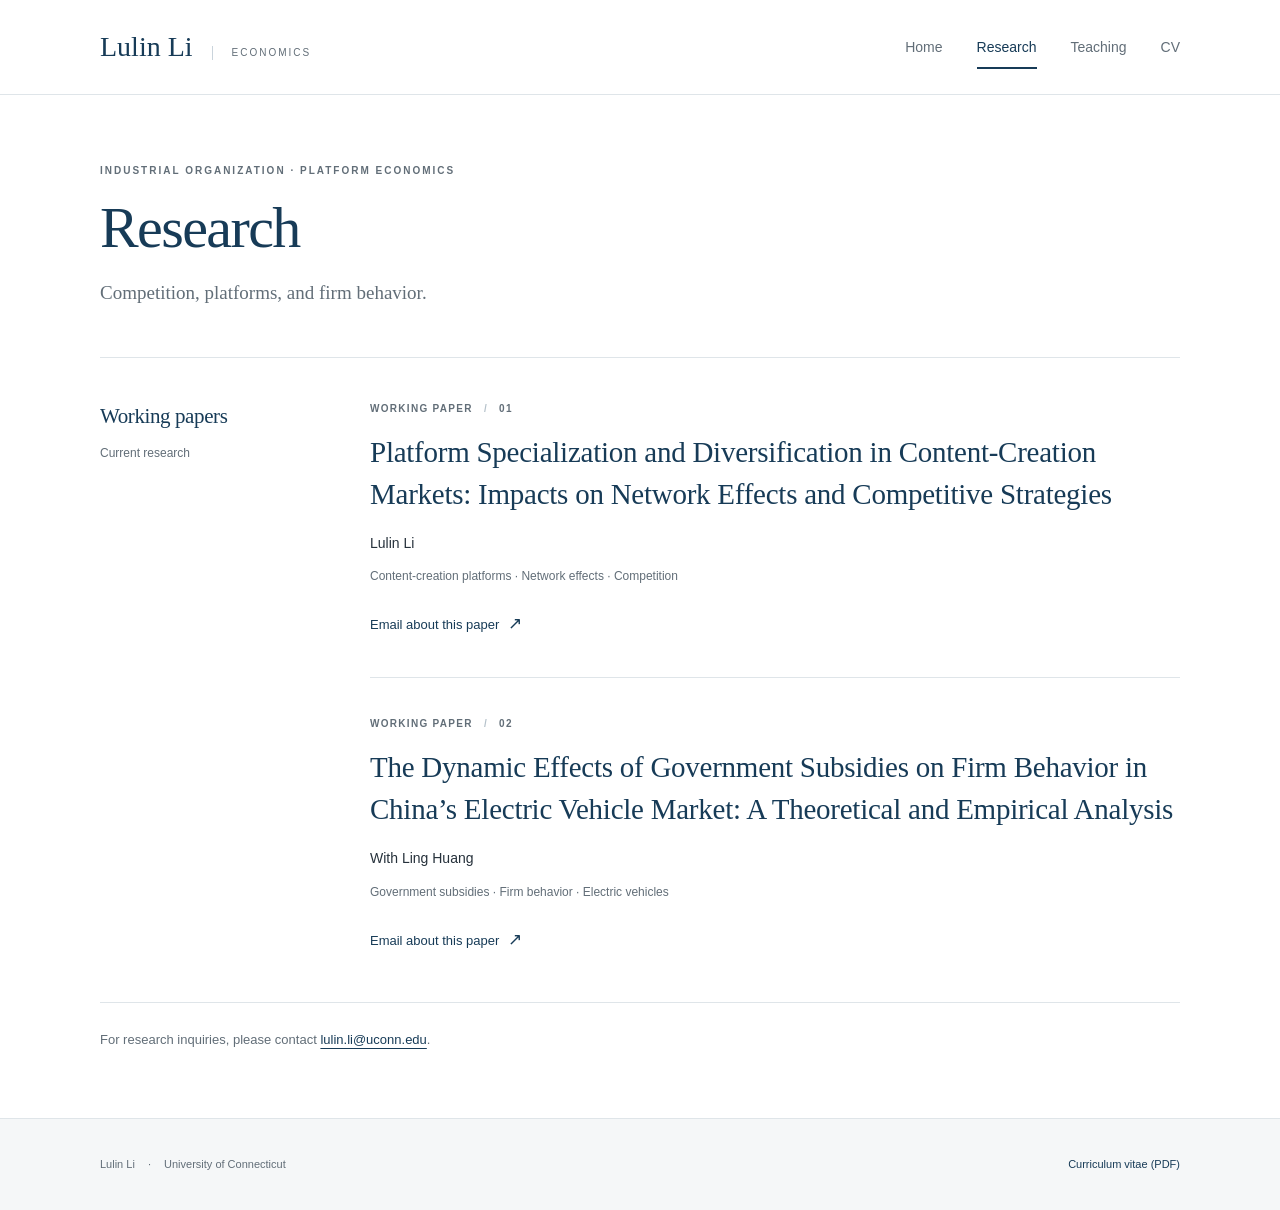
==== research.html @ 13307c98 "Build academic personal website" ====
<!doctype html>
<html lang="en">
<head>
  <meta charset="utf-8">
  <meta name="viewport" content="width=device-width, initial-scale=1">
  <meta name="description" content="Working papers by Lulin Li on platform competition, network effects, and government subsidies in the electric vehicle market.">
  <title>Research | Lulin Li</title>
  <link rel="icon" href="assets/favicon.svg" type="image/svg+xml">
  <link rel="stylesheet" href="styles.css">
</head>
<body>
  <a class="skip-link" href="#main">Skip to content</a>
  <header class="site-header"><div class="header-inner">
    <a class="wordmark" href="index.html" aria-label="Lulin Li, home">Lulin Li<span>Economics</span></a>
    <nav aria-label="Main navigation"><a href="index.html">Home</a><a href="research.html" aria-current="page">Research</a><a href="teaching.html">Teaching</a><a href="cv.html">CV</a></nav>
  </div></header>

  <main id="main" class="container page-main">
    <header class="page-heading"><p class="eyebrow">Industrial organization · Platform economics</p><h1>Research</h1><p class="page-intro">Competition, platforms, and firm behavior.</p></header>
    <div class="section-layout">
      <aside class="section-label"><h2>Working papers</h2><p>Current research</p></aside>
      <div class="section-content">
        <!-- Keep titles and publication statuses consistent with your current CV. -->
        <article class="research-paper" id="platforms">
          <p class="paper-status">Working paper <span aria-hidden="true">/</span> 01</p>
          <h2>Platform Specialization and Diversification in Content-Creation Markets: Impacts on Network Effects and Competitive Strategies</h2>
          <p class="authors">Lulin Li</p>
          <p class="research-topics">Content-creation platforms · Network effects · Competition</p>
          <a class="text-link" href="mailto:lulin.li@uconn.edu?subject=Inquiry%20about%20your%20platform%20specialization%20paper">Email about this paper <span aria-hidden="true">↗</span></a>
        </article>
        <article class="research-paper" id="electric-vehicles">
          <p class="paper-status">Working paper <span aria-hidden="true">/</span> 02</p>
          <h2>The Dynamic Effects of Government Subsidies on Firm Behavior in China’s Electric Vehicle Market: A Theoretical and Empirical Analysis</h2>
          <p class="authors">With Ling Huang</p>
          <p class="research-topics">Government subsidies · Firm behavior · Electric vehicles</p>
          <a class="text-link" href="mailto:lulin.li@uconn.edu?subject=Inquiry%20about%20your%20electric%20vehicle%20subsidies%20paper">Email about this paper <span aria-hidden="true">↗</span></a>
        </article>
      </div>
    </div>
    <div class="page-endnote"><p>For research inquiries, please contact <a href="mailto:lulin.li@uconn.edu">lulin.li@uconn.edu</a>.</p></div>
  </main>
  <footer class="site-footer"><div class="container footer-inner"><p>Lulin Li <span aria-hidden="true">·</span> University of Connecticut</p><a href="assets/Lulin_Li_CV.pdf" target="_blank" rel="noopener">Curriculum vitae (PDF)<span class="sr-only"> (opens in a new tab)</span></a></div></footer>
</body>
</html>
---- styles.css ----
/* Shared design. Edit these variables to change the site's colors and width. */
:root {
  --ink: #26313b;
  --navy: #173b57;
  --muted: #626e78;
  --rule: #dfe5e9;
  --soft: #f5f7f8;
  --width: 1080px;
  --serif: Georgia, "Times New Roman", serif;
  --sans: -apple-system, BlinkMacSystemFont, "Segoe UI", Arial, sans-serif;
}
* { box-sizing: border-box; }
html { scroll-behavior: smooth; scroll-padding-top: 32px; }
body { margin: 0; background: #fff; color: var(--ink); font: 16px/1.75 var(--sans); -webkit-font-smoothing: antialiased; }
::selection { color: var(--navy); background: #dae7ef; }
a { color: var(--navy); text-decoration-thickness: 1px; text-underline-offset: 4px; }
a:hover { color: #476c87; }
a:focus-visible { outline: 2px solid var(--navy); outline-offset: 5px; border-radius: 2px; }
h1, h2, h3, p, ul { margin: 0; }
h1, h2, h3 { font-weight: 400; }
h1, h2 { font-family: var(--serif); color: var(--navy); }
h1 { font-size: clamp(40px, 4.7vw, 58px); line-height: 1.16; letter-spacing: -1.6px; }
h2 { font-size: 30px; line-height: 1.3; letter-spacing: -.4px; }
h3 { font-size: 18px; line-height: 1.55; }
.container, .header-inner { width: min(var(--width), calc(100% - 80px)); margin-inline: auto; }
.site-header { border-bottom: 1px solid var(--rule); }
.header-inner { min-height: 94px; display: flex; justify-content: space-between; align-items: center; gap: 28px; }
.wordmark { display: flex; align-items: baseline; gap: 19px; font: 28px/1.3 var(--serif); color: var(--navy); text-decoration: none; white-space: nowrap; }
.wordmark span { padding-left: 19px; border-left: 1px solid #cad4dc; font: 10px/1.4 var(--sans); text-transform: uppercase; letter-spacing: 2px; color: var(--muted); }
nav { display: flex; align-items: center; gap: 34px; }
nav a { padding: 10px 0 8px; border-bottom: 2px solid transparent; text-decoration: none; font-size: 14px; color: var(--muted); }
nav a[aria-current="page"] { color: var(--navy); border-bottom-color: var(--navy); }
nav a:hover { color: var(--navy); border-bottom-color: #b4c4cf; }
.eyebrow { font-size: 10px; line-height: 1.6; font-weight: 600; text-transform: uppercase; letter-spacing: 2px; color: var(--muted); margin-bottom: 18px; }
.home-intro { display: grid; grid-template-columns: minmax(0, 1fr) 255px; gap: 82px; padding: 77px 0 72px; }
.home-intro h1 { font-size: clamp(48px, 5.2vw, 66px); }
.role { font: 19px/1.6 var(--serif); color: var(--muted); margin-top: 10px; }
.biography { margin-top: 29px; font-size: 16px; line-height: 1.85; }
.biography p + p { margin-top: 16px; }
.intro-links { display: flex; flex-wrap: wrap; gap: 14px 30px; margin-top: 30px; }
.text-link { display: inline-flex; align-items: baseline; gap: 9px; font-size: 13px; font-weight: 500; text-decoration: none; }
.text-link:hover { text-decoration: underline; }
.text-link span[aria-hidden] { font-size: 17px; }
.file-label { font-size: 9px; letter-spacing: .6px; padding: 1px 5px; border: 1px solid #cad4dc; border-radius: 2px; line-height: 1.6; }
.profile-aside { align-self: start; border-top: 3px solid var(--navy); padding-top: 24px; margin-top: 8px; }
.small-heading { font: 600 10px/1.6 var(--sans); letter-spacing: 1.7px; text-transform: uppercase; color: var(--muted); }
.plain-list { padding: 0; list-style: none; }
.field-list { margin-top: 13px; font: 18px/1.8 var(--serif); color: var(--navy); }
.aside-section + .aside-section { margin-top: 30px; padding-top: 25px; border-top: 1px solid var(--rule); }
.email { display: inline-block; margin-top: 11px; font-size: 14px; }
address { margin-top: 16px; color: var(--muted); font-size: 12px; font-style: normal; line-height: 1.85; }
.location { margin-top: 24px; color: var(--muted); font-size: 11px; letter-spacing: .25px; }
.home-section { border-top: 1px solid var(--rule); padding: 38px 0 0; }
.section-heading { display: flex; align-items: center; justify-content: space-between; gap: 20px; margin-bottom: 24px; }
.section-heading .eyebrow { margin-bottom: 7px; }
.section-heading > .text-link { flex-shrink: 0; }
.paper-preview { display: grid; grid-template-columns: 30px 1fr 24px; gap: 20px; align-items: start; padding: 26px 0; }
.paper-preview + .paper-preview { border-top: 1px solid var(--rule); }
.paper-number { font-size: 11px; color: var(--muted); padding-top: 7px; font-variant-numeric: tabular-nums; }
.paper-preview h3 { max-width: 890px; font: 23px/1.5 var(--serif); }
.paper-preview h3 a { text-decoration: none; }
.paper-preview h3 a:hover { text-decoration: underline; }
.paper-meta { margin-top: 10px; font-size: 12px; color: var(--muted); }
.paper-meta span { margin: 0 7px; }
.paper-arrow { text-decoration: none; font-size: 24px; line-height: 1.5; }
.education-section { margin: 27px 0 72px; }
.education-grid { display: grid; grid-template-columns: repeat(3, 1fr); gap: 30px; padding: 12px 0 0; }
.education-grid > div + div { border-left: 1px solid var(--rule); padding-left: 30px; }
.education-date { font-size: 11px; color: var(--muted); margin-bottom: 10px; }
.education-grid h3 { font: 19px/1.5 var(--serif); color: var(--navy); }
.education-grid h3 + p { margin-top: 8px; font-size: 13px; color: var(--muted); }
.site-footer { border-top: 1px solid var(--rule); background: var(--soft); }
.footer-inner { min-height: 91px; display: flex; align-items: center; justify-content: space-between; gap: 20px; font-size: 11px; color: var(--muted); }
.footer-inner p span { margin: 0 10px; }
.footer-inner a { text-decoration: none; }
.footer-inner a:hover { text-decoration: underline; }
.page-main { padding-top: 68px; padding-bottom: 66px; min-height: calc(100vh - 186px); }
.page-heading { padding-bottom: 48px; border-bottom: 1px solid var(--rule); margin-bottom: 43px; }
.page-heading .eyebrow { margin-bottom: 15px; }
.page-intro { color: var(--muted); margin-top: 17px; font: 19px/1.6 var(--serif); }
.section-layout { display: grid; grid-template-columns: 220px minmax(0, 1fr); gap: 50px; }
.section-label h2 { font-size: 21px; line-height: 1.45; }
.section-label p { font-size: 12px; line-height: 1.8; color: var(--muted); margin-top: 12px; }
.section-content { min-width: 0; }
.paper-status { font-size: 10px; line-height: 1.6; text-transform: uppercase; letter-spacing: 1.3px; font-weight: 600; color: var(--muted); margin-bottom: 14px; }
.paper-status span { margin: 0 7px; color: #b4c1ca; }
.research-paper h2 { font-size: 29px; line-height: 1.45; letter-spacing: -.25px; }
.research-paper + .research-paper { margin-top: 38px; padding-top: 38px; border-top: 1px solid var(--rule); }
.authors { font-size: 14px; margin-top: 16px; }
.research-topics { font-size: 12px; color: var(--muted); margin-top: 11px; }
.research-paper .text-link { margin-top: 22px; }
.research-paper:target { scroll-margin-top: 28px; }
.page-endnote { margin-top: 48px; padding-top: 26px; border-top: 1px solid var(--rule); color: var(--muted); font-size: 13px; }
.course h2 { font-size: 26px; }
.course p:not(.paper-status) { margin-top: 14px; max-width: 620px; font-size: 15px; }
.course-featured { padding: 0 0 32px; }
.course-group { border-top: 1px solid var(--rule); padding-top: 30px; }
.course-group .course { padding: 14px 0; }
.course-group .course + .course { border-top: 1px solid #edf0f2; }
.course-group .course h2 { font-size: 23px; }
.course-note { margin-top: 18px; font-size: 14px; color: var(--muted); }
.secondary-section { border-top: 1px solid var(--rule); margin-top: 48px; padding-top: 35px; }
.secondary-section .section-content h3 { font-family: var(--serif); font-size: 23px; color: var(--navy); }
.secondary-section .section-content > p { margin-top: 14px; font-size: 15px; }
.cv-heading { display: flex; align-items: center; justify-content: space-between; gap: 24px; }
.cv-heading h1 { font-size: clamp(36px, 4.5vw, 52px); }
.button { display: inline-flex; align-items: center; gap: 25px; padding: 12px 20px; background: var(--navy); color: #fff; font-size: 13px; text-decoration: none; white-space: nowrap; }
.button:hover { color: #fff; background: #2c516d; }
.button-file { font-size: 10px; letter-spacing: .5px; }
.cv-section + .cv-section { border-top: 1px solid var(--rule); margin-top: 36px; padding-top: 36px; }
.cv-row { display: flex; justify-content: space-between; align-items: baseline; gap: 28px; }
.cv-row + .cv-row { margin-top: 25px; }
.cv-row h3, .skills-list h3 { font: 20px/1.5 var(--serif); color: var(--navy); }
.cv-row p:not(.date) { font-size: 13px; color: var(--muted); margin-top: 5px; }
.cv-row .date { font-size: 11px; color: var(--muted); white-space: nowrap; }
.cv-row .cv-description { max-width: 530px; padding-top: 7px; }
.skills-list > div + div { margin-top: 24px; }
.skills-list p { font-size: 14px; color: var(--muted); margin-top: 7px; }
.skip-link { position: absolute; top: -100px; left: 16px; padding: 8px 16px; background: #fff; z-index: 10; }
.skip-link:focus { top: 12px; }
.sr-only { position: absolute; width: 1px; height: 1px; padding: 0; margin: -1px; overflow: hidden; clip: rect(0,0,0,0); white-space: nowrap; border: 0; }
@media (max-width: 900px) {
  .container, .header-inner { width: calc(100% - 56px); }
  .home-intro { grid-template-columns: minmax(0, 1fr) 225px; gap: 40px; padding-top: 55px; }
  .wordmark span { display: none; }
  .section-layout { grid-template-columns: 180px minmax(0, 1fr); gap: 32px; }
  .research-paper h2 { font-size: 26px; }
  .education-grid { gap: 18px; }
  .education-grid > div + div { padding-left: 18px; }
}
@media (max-width: 650px) {
  .container, .header-inner { width: calc(100% - 40px); }
  .header-inner { min-height: 115px; flex-direction: column; align-items: flex-start; gap: 12px; padding: 20px 0 10px; }
  .wordmark { font-size: 25px; }
  .wordmark span { display: inline; font-size: 9px; }
  nav { width: 100%; justify-content: space-between; gap: 15px; }
  nav a { font-size: 13px; padding: 5px 0 8px; }
  .home-intro { grid-template-columns: 1fr; gap: 35px; padding: 40px 0; }
  .home-intro h1 { font-size: 52px; }
  .role { font-size: 18px; }
  .biography { margin-top: 24px; font-size: 15px; }
  .intro-links { gap: 20px; margin-top: 24px; }
  .profile-aside { display: grid; grid-template-columns: 1fr 1fr; gap: 24px; margin: 0; padding-top: 20px; border-top-width: 2px; }
  .aside-section + .aside-section { margin: 0; padding: 0; border: 0; }
  .field-list { font-size: 16px; line-height: 1.7; }
  .email { font-size: 12px; overflow-wrap: anywhere; }
  address { font-size: 11px; }
  .location { display: none; }
  .home-section { padding-top: 28px; }
  h2 { font-size: 27px; }
  .section-heading { gap: 12px; margin-bottom: 14px; align-items: baseline; }
  .section-heading > .text-link { font-size: 11px; }
  .paper-preview { grid-template-columns: 20px 1fr; gap: 12px; padding: 23px 0; }
  .paper-preview h3 { font-size: 20px; line-height: 1.5; }
  .paper-arrow { display: none; }
  .paper-meta { font-size: 11px; }
  .education-section { margin: 22px 0 45px; }
  .education-grid { grid-template-columns: 1fr; gap: 24px; }
  .education-grid > div + div { padding: 20px 0 0; border-left: 0; border-top: 1px solid var(--rule); }
  .education-date { margin-bottom: 4px; }
  .education-grid h3 + p { margin-top: 4px; }
  .footer-inner { flex-direction: column; align-items: flex-start; justify-content: center; gap: 4px; padding: 20px 0; }
  .page-main { padding: 40px 0 45px; }
  .page-heading { padding-bottom: 30px; margin-bottom: 28px; }
  .page-heading .eyebrow { font-size: 9px; letter-spacing: 1.2px; }
  .page-intro { font-size: 18px; }
  .section-layout { grid-template-columns: 1fr; gap: 25px; }
  .section-label h2 { font-size: 22px; }
  .section-label p { margin-top: 6px; }
  .research-paper h2 { font-size: 25px; line-height: 1.45; }
  .research-paper + .research-paper { margin-top: 30px; padding-top: 30px; }
  .research-topics { line-height: 1.9; }
  .page-endnote { margin-top: 35px; font-size: 12px; }
  .cv-heading { align-items: flex-start; flex-direction: column; gap: 24px; }
  .cv-heading h1 { font-size: 39px; letter-spacing: -1px; }
  .cv-row { flex-direction: column; gap: 5px; }
  .cv-row + .cv-row { margin-top: 24px; }
  .cv-row h3 { font-size: 20px; }
  .cv-section + .cv-section { margin-top: 29px; padding-top: 29px; }
}
@media (max-width: 360px) {
  .profile-aside { grid-template-columns: 1fr; gap: 26px; }
  .section-heading { flex-wrap: wrap; }
  .intro-links { flex-direction: column; gap: 14px; }
  .cv-heading h1 { font-size: 34px; }
}
@media (prefers-reduced-motion: reduce) { html { scroll-behavior: auto; } }
@media print {
  body { font-size: 11pt; }
  .site-header, .site-footer, .skip-link, .button, .page-endnote, .paper-arrow { display: none; }
  .container { width: 100%; }
  .page-main, .home-intro { padding: 0; }
  .page-heading { padding-bottom: 20px; margin-bottom: 20px; }
  .section-layout { grid-template-columns: 150px 1fr; gap: 24px; }
  .cv-row, .research-paper, .course, .education-grid > div { break-inside: avoid; }
  a { color: var(--ink); }
}
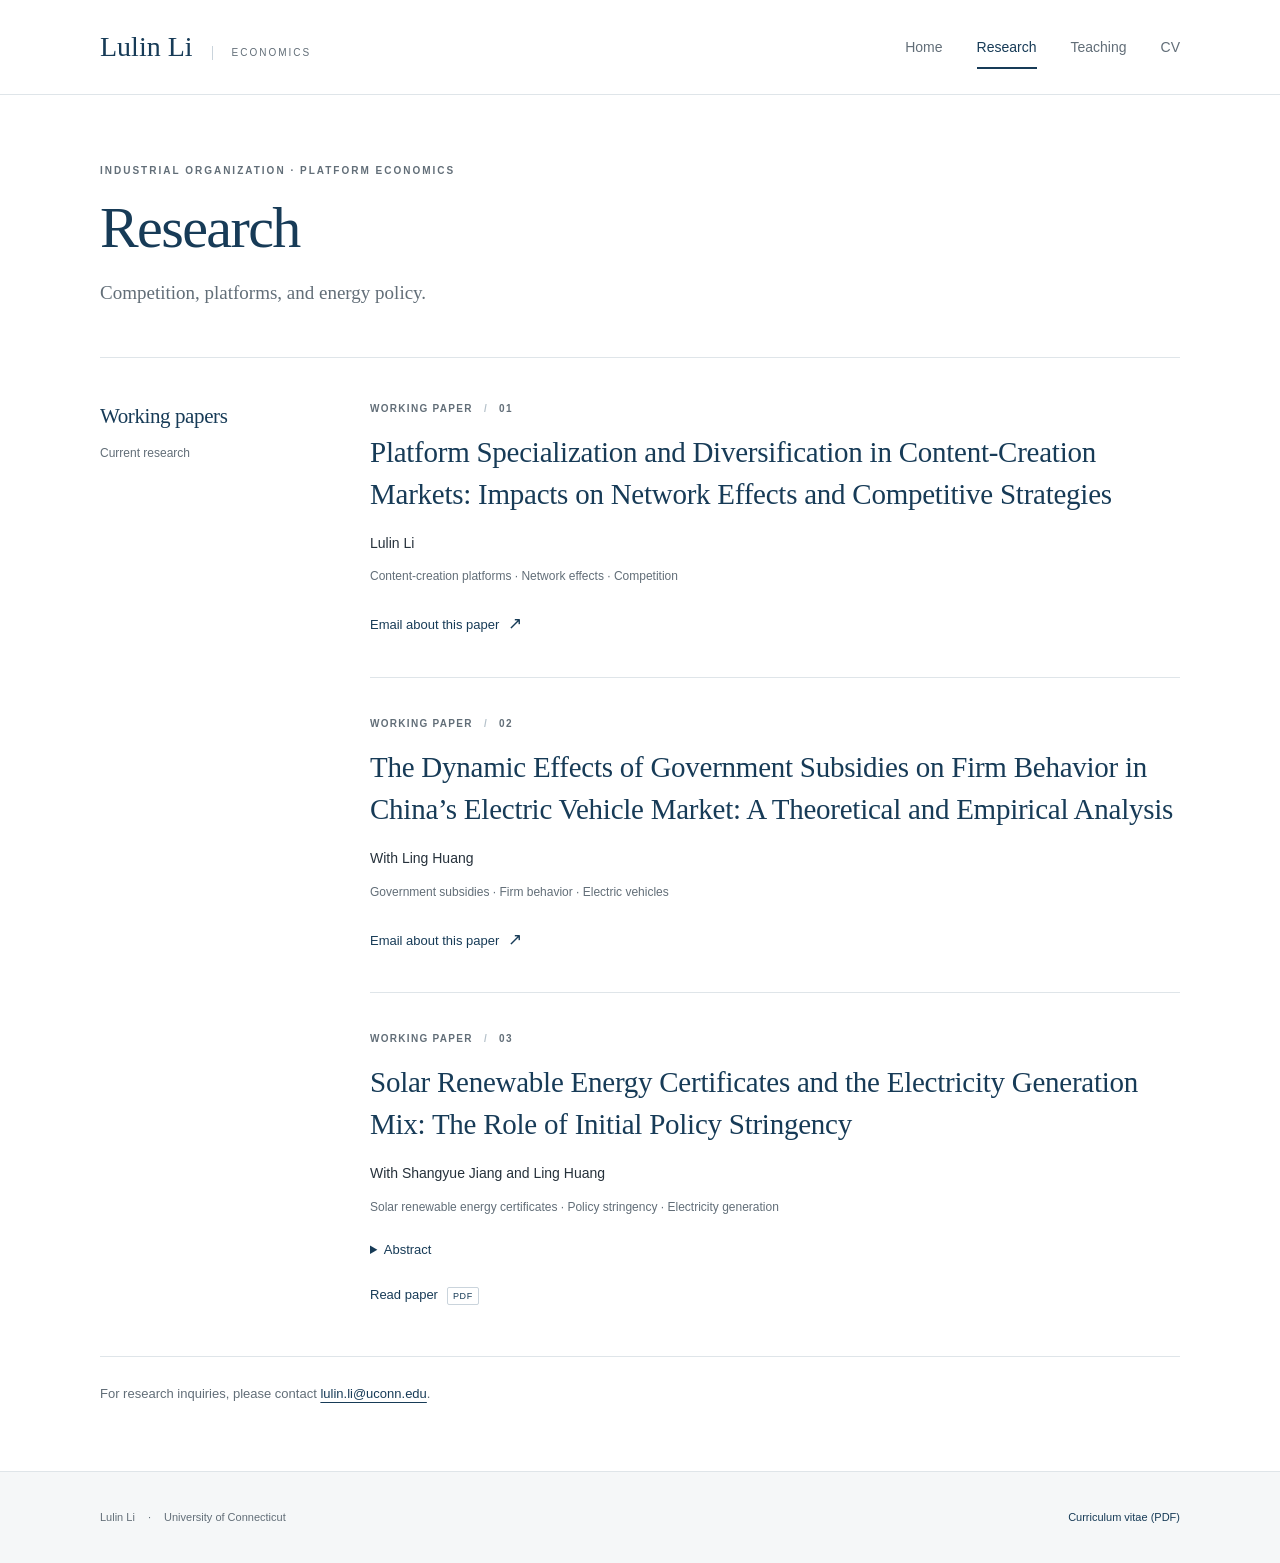
==== commit f74d44f7: "Add resource economics content and new paper in Solar_Renewable_Energy_Certificate_Markets" ====
--- a/research.html
+++ b/research.html
@@ -3,7 +3,7 @@
 <head>
   <meta charset="utf-8">
   <meta name="viewport" content="width=device-width, initial-scale=1">
-  <meta name="description" content="Working papers by Lulin Li on platform competition, network effects, and government subsidies in the electric vehicle market.">
+  <meta name="description" content="Working papers by Lulin Li on platform competition, electric vehicle subsidies, and solar renewable energy certificates.">
   <title>Research | Lulin Li</title>
   <link rel="icon" href="assets/favicon.svg" type="image/svg+xml">
   <link rel="stylesheet" href="styles.css">
@@ -16,11 +16,11 @@
   </div></header>
 
   <main id="main" class="container page-main">
-    <header class="page-heading"><p class="eyebrow">Industrial organization · Platform economics</p><h1>Research</h1><p class="page-intro">Competition, platforms, and firm behavior.</p></header>
+    <header class="page-heading"><p class="eyebrow">Industrial organization · Platform economics</p><h1>Research</h1><p class="page-intro">Competition, platforms, and energy policy.</p></header>
     <div class="section-layout">
       <aside class="section-label"><h2>Working papers</h2><p>Current research</p></aside>
       <div class="section-content">
-        <!-- Keep titles and publication statuses consistent with your current CV. -->
+        <!-- Update titles, authors, and publication statuses from the latest manuscripts. -->
         <article class="research-paper" id="platforms">
           <p class="paper-status">Working paper <span aria-hidden="true">/</span> 01</p>
           <h2>Platform Specialization and Diversification in Content-Creation Markets: Impacts on Network Effects and Competitive Strategies</h2>
@@ -35,6 +35,17 @@
           <p class="research-topics">Government subsidies · Firm behavior · Electric vehicles</p>
           <a class="text-link" href="mailto:lulin.li@uconn.edu?subject=Inquiry%20about%20your%20electric%20vehicle%20subsidies%20paper">Email about this paper <span aria-hidden="true">↗</span></a>
         </article>
+        <article class="research-paper" id="srec">
+          <p class="paper-status">Working paper <span aria-hidden="true">/</span> 03</p>
+          <h2>Solar Renewable Energy Certificates and the Electricity Generation Mix: The Role of Initial Policy Stringency</h2>
+          <p class="authors">With Shangyue Jiang and Ling Huang</p>
+          <p class="research-topics">Solar renewable energy certificates · Policy stringency · Electricity generation</p>
+          <details class="paper-abstract">
+            <summary>Abstract</summary>
+            <p>Solar renewable energy certificate (SREC) programs provide dedicated incentives for solar generation. We use annual utility-level data from 2001–2023 and stacked event-study and difference-in-differences models to examine how SREC adoption changes the electricity generation mix. Our difference-in-differences estimates indicate a 19.2 percentage point increase in solar generation share and a 12.2 percentage point decline in non-clean generation share. Solar-share gains develop gradually and are concentrated in states with middle and high initial requirements, with estimated increases of 22.0 and 31.2 percentage points, respectively. Both groups exhibit similar declines in non-clean generation share, while the high-requirement group shows a larger decline in non-solar clean share in later years. Evidence of this latter pattern is less consistent across specifications. These findings connect initial policy requirements to the timing and composition of generation responses.</p>
+          </details>
+          <a class="text-link" href="assets/papers/solar-renewable-energy-certificates.pdf" target="_blank" rel="noopener">Read paper <span class="file-label">PDF</span><span class="sr-only"> (opens in a new tab)</span></a>
+        </article>
       </div>
     </div>
     <div class="page-endnote"><p>For research inquiries, please contact <a href="mailto:lulin.li@uconn.edu">lulin.li@uconn.edu</a>.</p></div>
--- a/styles.css
+++ b/styles.css
@@ -37,12 +37,14 @@
 .role { font: 19px/1.6 var(--serif); color: var(--muted); margin-top: 10px; }
 .biography { margin-top: 29px; font-size: 16px; line-height: 1.85; }
 .biography p + p { margin-top: 16px; }
-.intro-links { display: flex; flex-wrap: wrap; gap: 14px 30px; margin-top: 30px; }
+.intro-links { display: flex; flex-direction: column; align-items: flex-start; gap: 12px; margin-top: 30px; }
 .text-link { display: inline-flex; align-items: baseline; gap: 9px; font-size: 13px; font-weight: 500; text-decoration: none; }
 .text-link:hover { text-decoration: underline; }
 .text-link span[aria-hidden] { font-size: 17px; }
 .file-label { font-size: 9px; letter-spacing: .6px; padding: 1px 5px; border: 1px solid #cad4dc; border-radius: 2px; line-height: 1.6; }
 .profile-aside { align-self: start; border-top: 3px solid var(--navy); padding-top: 24px; margin-top: 8px; }
+.portrait-frame { margin: 0 0 27px; }
+.portrait { display: block; width: 100%; height: auto; aspect-ratio: 4 / 5; object-fit: cover; object-position: center 30%; border: 1px solid var(--rule); background: var(--soft); }
 .small-heading { font: 600 10px/1.6 var(--sans); letter-spacing: 1.7px; text-transform: uppercase; color: var(--muted); }
 .plain-list { padding: 0; list-style: none; }
 .field-list { margin-top: 13px; font: 18px/1.8 var(--serif); color: var(--navy); }
@@ -90,6 +92,10 @@
 .research-topics { font-size: 12px; color: var(--muted); margin-top: 11px; }
 .research-paper .text-link { margin-top: 22px; }
 .research-paper:target { scroll-margin-top: 28px; }
+.paper-abstract { margin-top: 21px; font-size: 14px; }
+.paper-abstract summary { width: fit-content; color: var(--navy); font-size: 13px; font-weight: 500; cursor: pointer; }
+.paper-abstract summary:focus-visible { outline: 2px solid var(--navy); outline-offset: 5px; }
+.paper-abstract p { margin-top: 14px; padding-left: 17px; border-left: 2px solid var(--rule); line-height: 1.85; }
 .page-endnote { margin-top: 48px; padding-top: 26px; border-top: 1px solid var(--rule); color: var(--muted); font-size: 13px; }
 .course h2 { font-size: 26px; }
 .course p:not(.paper-status) { margin-top: 14px; max-width: 620px; font-size: 15px; }
@@ -139,8 +145,9 @@
   .home-intro h1 { font-size: 52px; }
   .role { font-size: 18px; }
   .biography { margin-top: 24px; font-size: 15px; }
-  .intro-links { gap: 20px; margin-top: 24px; }
+  .intro-links { margin-top: 24px; }
   .profile-aside { display: grid; grid-template-columns: 1fr 1fr; gap: 24px; margin: 0; padding-top: 20px; border-top-width: 2px; }
+  .portrait-frame { grid-column: 1 / -1; width: min(220px, 100%); justify-self: center; margin: 0 0 4px; }
   .aside-section + .aside-section { margin: 0; padding: 0; border: 0; }
   .field-list { font-size: 16px; line-height: 1.7; }
   .email { font-size: 12px; overflow-wrap: anywhere; }
@@ -181,7 +188,6 @@
 @media (max-width: 360px) {
   .profile-aside { grid-template-columns: 1fr; gap: 26px; }
   .section-heading { flex-wrap: wrap; }
-  .intro-links { flex-direction: column; gap: 14px; }
   .cv-heading h1 { font-size: 34px; }
 }
 @media (prefers-reduced-motion: reduce) { html { scroll-behavior: auto; } }
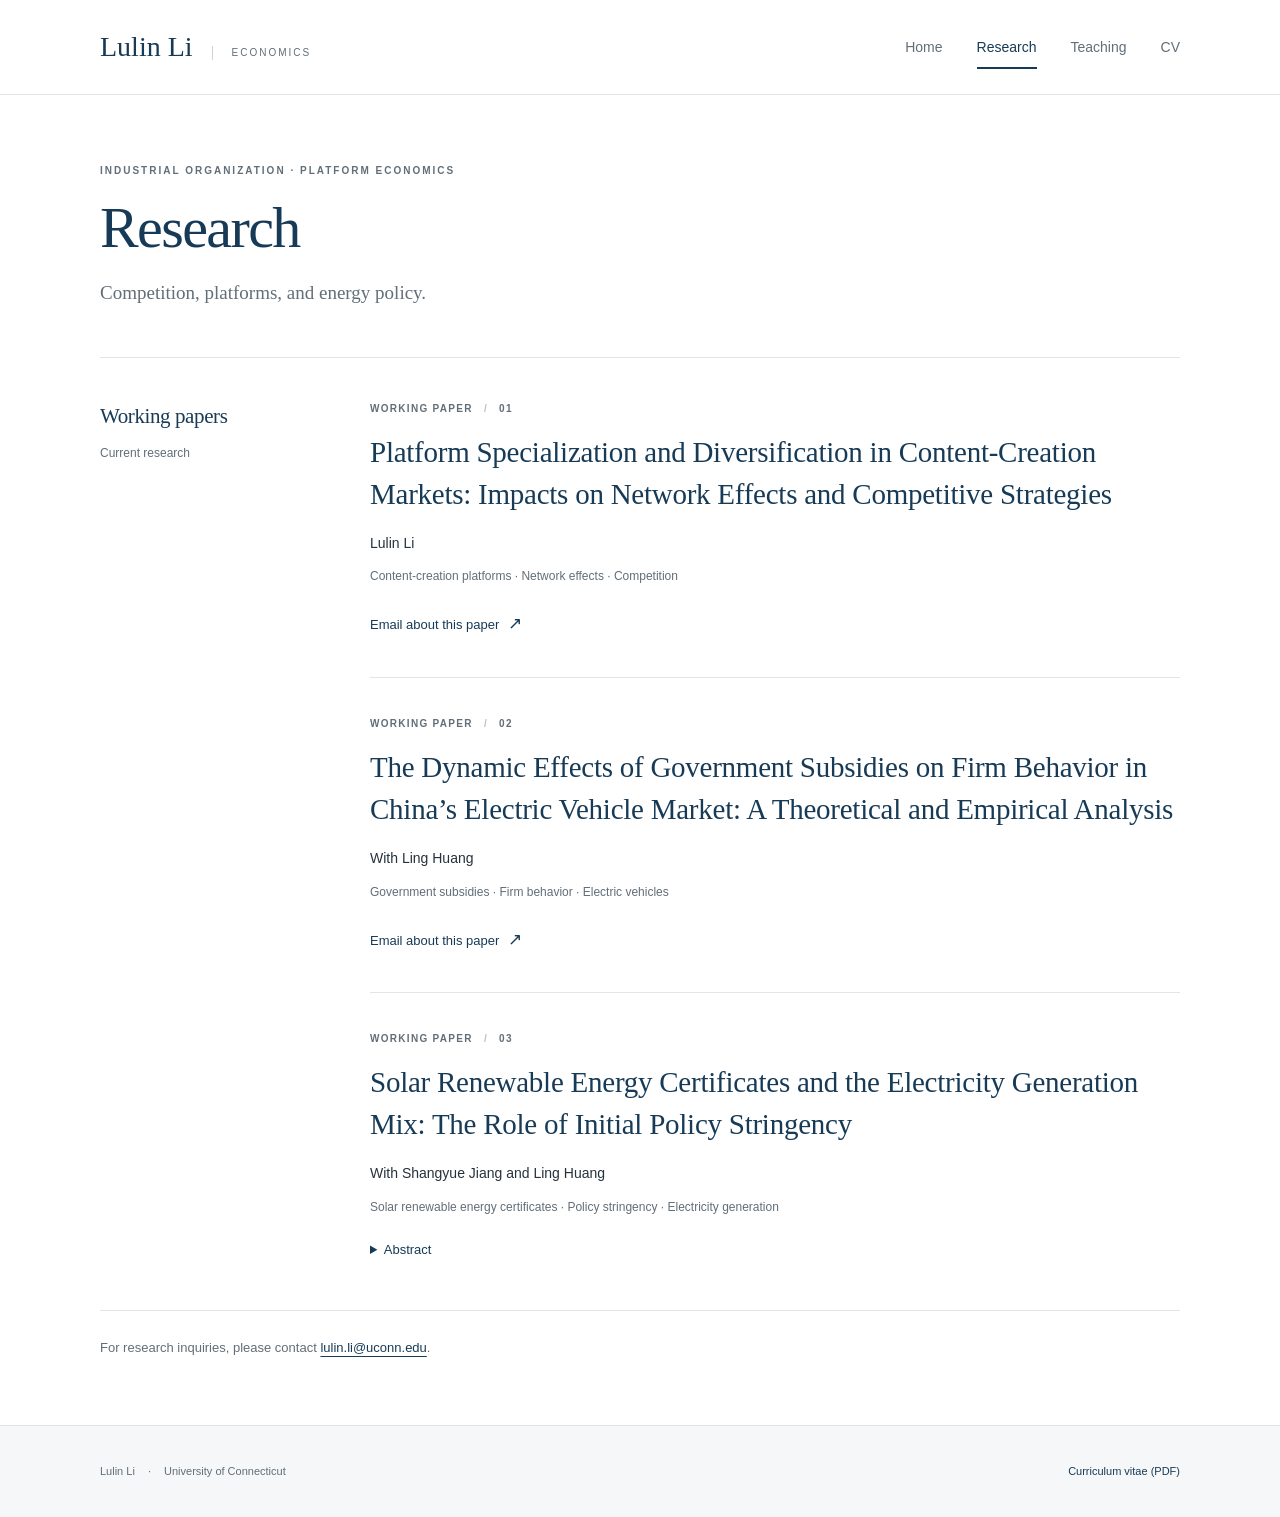
==== commit 4da82335: "Link paper titles directly to PDF" ====
--- a/research.html
+++ b/research.html
@@ -37,14 +37,13 @@
         </article>
         <article class="research-paper" id="srec">
           <p class="paper-status">Working paper <span aria-hidden="true">/</span> 03</p>
-          <h2>Solar Renewable Energy Certificates and the Electricity Generation Mix: The Role of Initial Policy Stringency</h2>
+          <h2><a href="assets/papers/solar-renewable-energy-certificates.pdf">Solar Renewable Energy Certificates and the Electricity Generation Mix: The Role of Initial Policy Stringency</a></h2>
           <p class="authors">With Shangyue Jiang and Ling Huang</p>
           <p class="research-topics">Solar renewable energy certificates · Policy stringency · Electricity generation</p>
           <details class="paper-abstract">
             <summary>Abstract</summary>
             <p>Solar renewable energy certificate (SREC) programs provide dedicated incentives for solar generation. We use annual utility-level data from 2001–2023 and stacked event-study and difference-in-differences models to examine how SREC adoption changes the electricity generation mix. Our difference-in-differences estimates indicate a 19.2 percentage point increase in solar generation share and a 12.2 percentage point decline in non-clean generation share. Solar-share gains develop gradually and are concentrated in states with middle and high initial requirements, with estimated increases of 22.0 and 31.2 percentage points, respectively. Both groups exhibit similar declines in non-clean generation share, while the high-requirement group shows a larger decline in non-solar clean share in later years. Evidence of this latter pattern is less consistent across specifications. These findings connect initial policy requirements to the timing and composition of generation responses.</p>
           </details>
-          <a class="text-link" href="assets/papers/solar-renewable-energy-certificates.pdf" target="_blank" rel="noopener">Read paper <span class="file-label">PDF</span><span class="sr-only"> (opens in a new tab)</span></a>
         </article>
       </div>
     </div>
--- a/styles.css
+++ b/styles.css
@@ -87,6 +87,8 @@
 .paper-status { font-size: 10px; line-height: 1.6; text-transform: uppercase; letter-spacing: 1.3px; font-weight: 600; color: var(--muted); margin-bottom: 14px; }
 .paper-status span { margin: 0 7px; color: #b4c1ca; }
 .research-paper h2 { font-size: 29px; line-height: 1.45; letter-spacing: -.25px; }
+.research-paper h2 a { text-decoration: none; }
+.research-paper h2 a:hover { text-decoration: underline; }
 .research-paper + .research-paper { margin-top: 38px; padding-top: 38px; border-top: 1px solid var(--rule); }
 .authors { font-size: 14px; margin-top: 16px; }
 .research-topics { font-size: 12px; color: var(--muted); margin-top: 11px; }
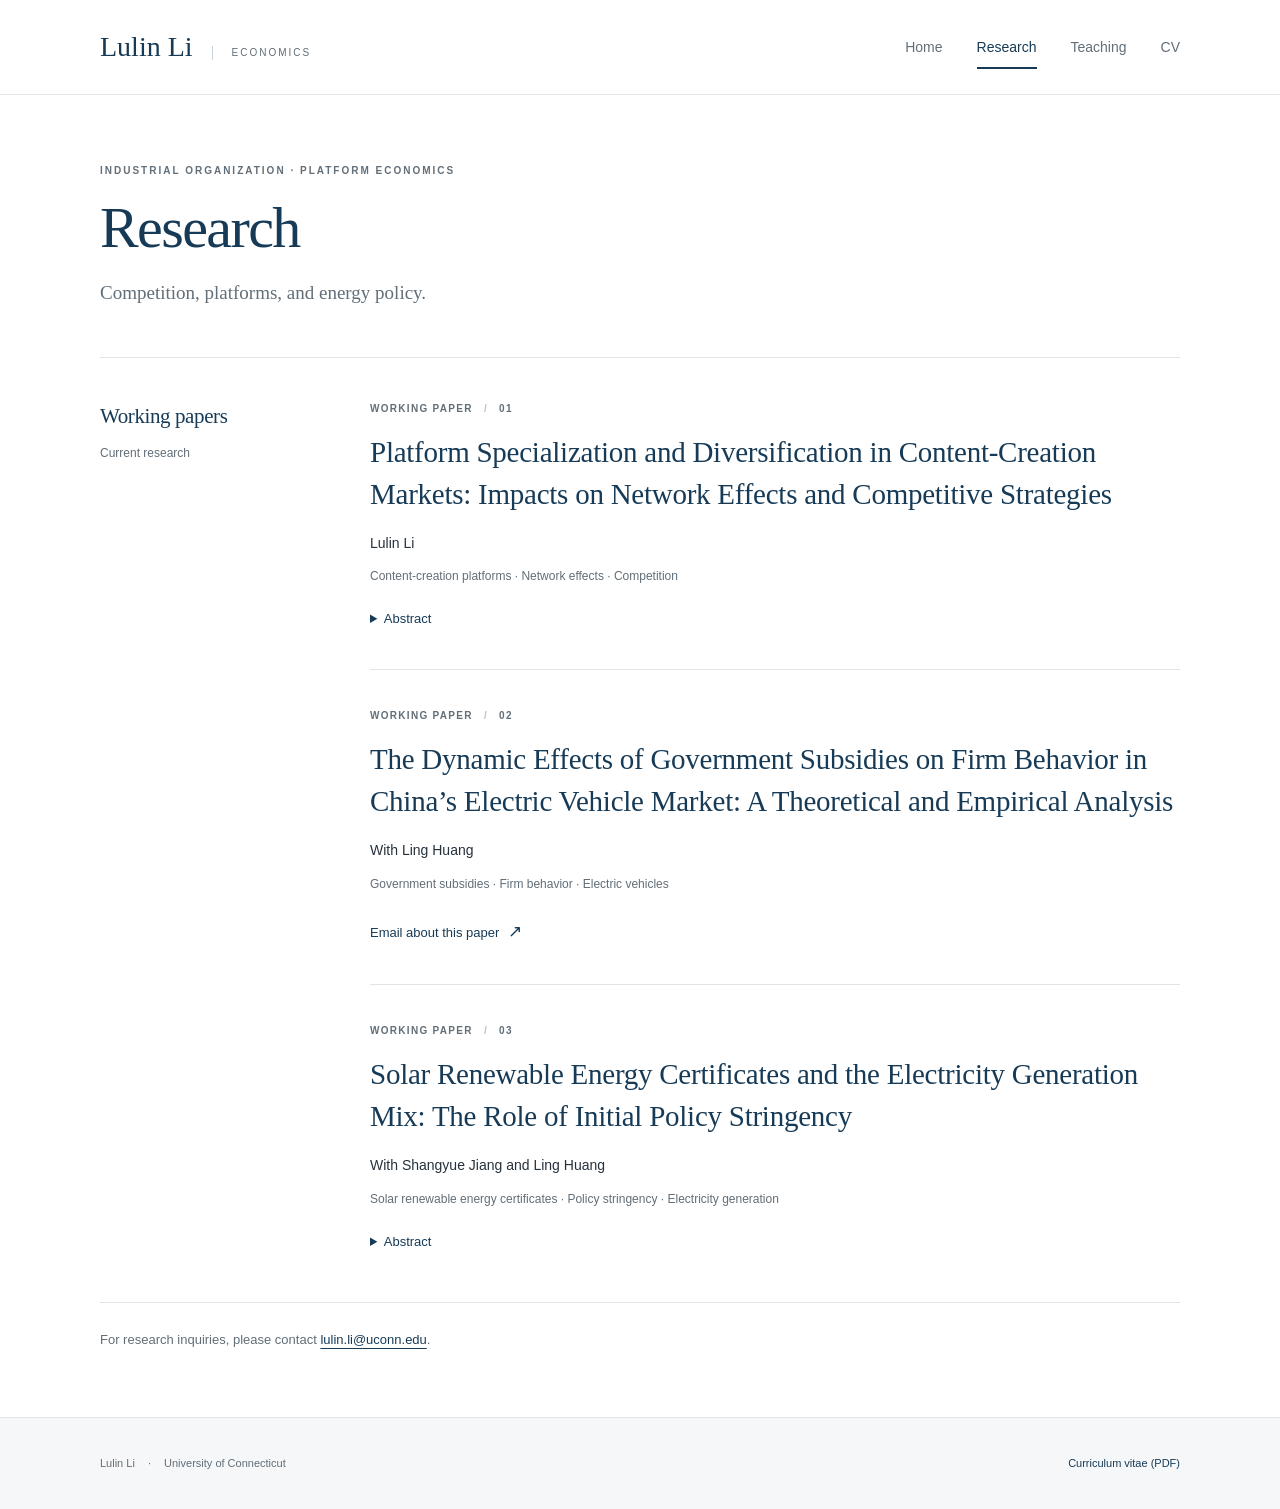
==== commit 9199aa66: "Add platform competition paper" ====
--- a/research.html
+++ b/research.html
@@ -23,10 +23,13 @@
         <!-- Update titles, authors, and publication statuses from the latest manuscripts. -->
         <article class="research-paper" id="platforms">
           <p class="paper-status">Working paper <span aria-hidden="true">/</span> 01</p>
-          <h2>Platform Specialization and Diversification in Content-Creation Markets: Impacts on Network Effects and Competitive Strategies</h2>
+          <h2><a href="assets/papers/platform-specialization-and-diversification.pdf">Platform Specialization and Diversification in Content-Creation Markets: Impacts on Network Effects and Competitive Strategies</a></h2>
           <p class="authors">Lulin Li</p>
           <p class="research-topics">Content-creation platforms · Network effects · Competition</p>
-          <a class="text-link" href="mailto:lulin.li@uconn.edu?subject=Inquiry%20about%20your%20platform%20specialization%20paper">Email about this paper <span aria-hidden="true">↗</span></a>
+          <details class="paper-abstract">
+            <summary>Abstract</summary>
+            <p>This paper studies two-sided market competition in the context of content creating platforms, specifically TikTok and YouTube. We assume players interact with each other under a static game and that platforms’ strategies adapt to the intensity of competition among producers. Online short-video based content creation platforms such as TikTok and YouTube are fairly new and have newer implications for indirect (cross-side) network effects. We examines competition when users have preferences over two types of content and platforms can choose to specialize in one type of content or diversify into both. The study finds that platform strategies are significantly influenced by the level of competition among content producers. We consider two primary scenarios: one with an equal number of both types of producers, and another where one type of producers outnumber the other. For each scenario, we analyze how platforms respond to varying levels of competition intensity between producers. In environments with higher competitive intensity, one platform tends to diversify while the other specializes in the content type with more producers to avoid direct rivalry. Conversely, in low-intensity environments, platforms are more likely to adopt strategies akin to Hotelling’s model, positioning themselves at opposite extremes.</p>
+          </details>
         </article>
         <article class="research-paper" id="electric-vehicles">
           <p class="paper-status">Working paper <span aria-hidden="true">/</span> 02</p>
